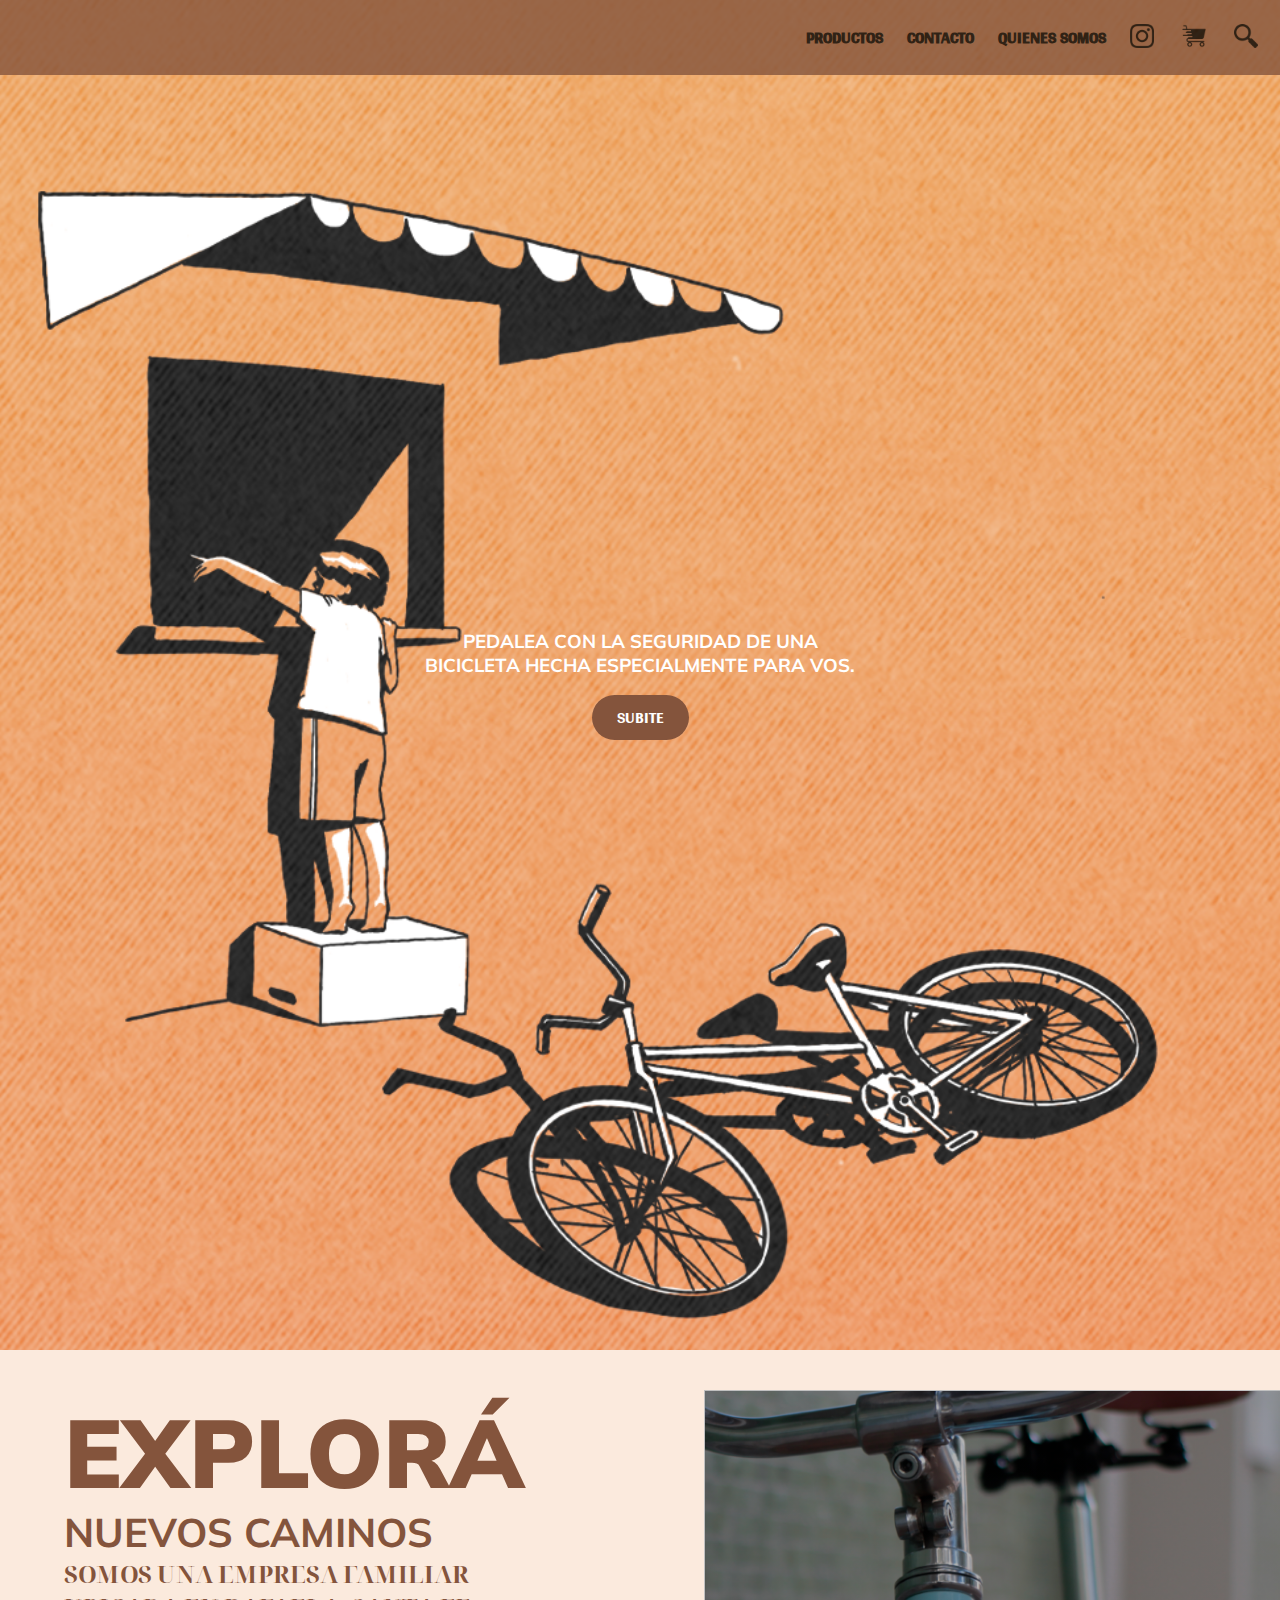
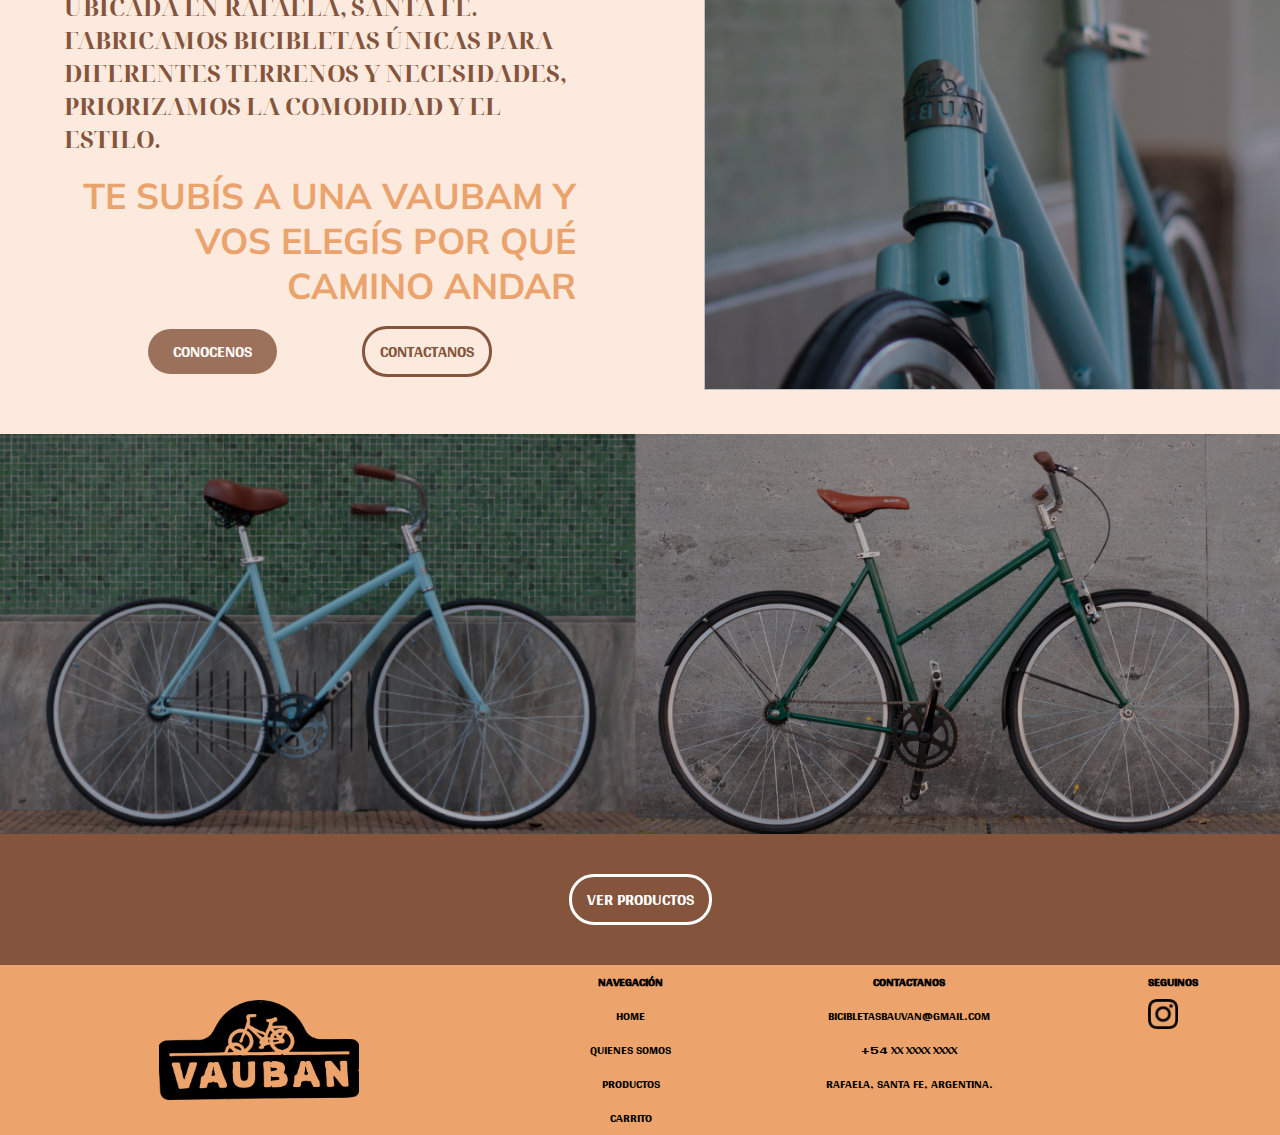
==== index.html @ dd8ac1be "carpetasimagenes" ====
<!DOCTYPE html>
<html lang="en">
<head>
    <meta charset="UTF-8">
    <meta http-equiv="X-UA-Compatible" content="IE=edge">
    <meta name="viewport" content="width=device-width, initial-scale=1.0">
    <link rel="preconnect" href="https://fonts.googleapis.com">
    <link rel="preconnect" href="https://fonts.gstatic.com" crossorigin>
    <link href="https://fonts.googleapis.com/css2?family=Gidugu&family=Mulish:wght@600&family=Noto+Serif+Display:ital,wght@1,100&display=swap" rel="stylesheet">
    <link rel="stylesheet" href="estilosIndex.css">
    <title>Vauban</title>
</head>
<body>
    <header> 
        <div class="container">
            <nav>
                <a href="productos.html">PRODUCTOS</a>
                <a href="contacto.html">CONTACTO</a>
                <a href="quienesSomos.html">QUIENES SOMOS</a>
            </nav>
            <div>
                <a href=""><img src="ICONOS/instagram.png" alt="" width="24" height="24"></a>
                <a href=""><img src="ICONOS/carrito-de-compras.png" alt="" width="24" height="24"></a>
                <a href=""><img src="ICONOS/lupa.png" alt="" width="24" height="24"></a>
            </div>
        </div>
    </header>

    <!-- PRIMERA PAGINA -->
    <section id="homeUno">
        <div class="container">
            <p class="imgLogoPrincipal"></p>
            <div class="logoHomeUno"> </div>
            <div>
                <h3>PEDALEA CON LA SEGURIDAD DE UNA <br> BICICLETA HECHA ESPECIALMENTE PARA VOS. </h3>
            </div>
            <div>
                <a href="productos.html"><button>SUBITE</button></a>
            </div>
        </div>
    </section>

    <!-- SEGUNDA PAGINA -->
    <section id="homeDos">
        <div class="container">
            <div class="textoHomeDos">
                <p id="explora"><strong>EXPLORÁ</strong></p>
                <p id="caminos">NUEVOS CAMINOS</p>
                <p id="empresa">SOMOS UNA EMPRESA FAMILIAR UBICADA EN RAFAELA, SANTA FE. FABRICAMOS BICIBLETAS ÚNICAS PARA DIFERENTES TERRENOS Y NECESIDADES, PRIORIZAMOS LA COMODIDAD Y EL ESTILO.</p> <br>
                <p id="subir">TE SUBÍS A UNA VAUBAM Y <br> VOS ELEGÍS POR QUÉ <br> CAMINO ANDAR</p> <br>
                <div class="btnCC">
                    <a href="quienesSomos.html"><button class="btnConocenos">CONOCENOS</button></a>
                    <a href="contacto.html"><button class="btnContactanos">CONTACTANOS</button></a>
                </div>
            </div>
            <div class="imgHomeDos">
                <img class="img-container" alt="">
            </div>
        </div>
    </section>

    <!-- TERCERA PAGINA -->
    <section id="homeTres">
        <!-- <img class="imgHomeTres" src="img/HOME3_A.png" alt=""> -->
        <p class="imgHomeTres"></p>
    </section>

    <section id="homeCuatro">
        <div class="container">
            <a href="productos.html"><button class="btnVerProd">VER PRODUCTOS</button></a>
        </div>
    </section>

    <!-- FOOTER -->
    <footer>
        <div class="container">
            <div class="imgFoot">
                <p class="imgFooter"></p>
            </div>
            <div class="navFooter">
                <div>
                    <nav>
                        <a><strong>NAVEGACIÓN</strong></a>
                        <a href="#homeUno">HOME</a>
                        <a href="quienesSomos.html">QUIENES SOMOS</a>
                        <a href="productos.html">PRODUCTOS</a>
                        <a href="">CARRITO</a>
                    </nav>
                </div>
                <div>
                    <nav>
                        <a><strong>CONTACTANOS</strong>
                        </a>
                        <a href="mailto:bicicletasbauvan@gmail.com">BICIBLETASBAUVAN@GMAIL.COM</a>
                        <a>+54 XX XXXX XXXX</a>
                        <a>RAFAELA, SANTA FE, ARGENTINA.</a>
                    </nav>
                </div>
                <div>
                    <nav>
                        <a><strong>SEGUINOS</strong></a>
                        <a href=""><img src="img/ICONOS/instagram.png" alt="" width="30" height="30" /></a>
                    </nav>
                </div>
            </div>
        </div>
    </footer>
</body>
</html>
---- estilosIndex.css ----
*{
    box-sizing: border-box;
}

body{
    margin: 0;
}
ul{ list-style: none;}
button{
    font-size: 1.5em;
    padding: 0 25px;
    border-radius: 25px;
    border: none;
    color: white;
    background-color: #84543C; 
    font-family: Gidugu;
}
.btnConocenos{
    opacity: 80%;
}
.btnContactanos{
    padding: 0 15px;
    background-color: transparent;
    color: #84543C;
    border: 3px solid #84543C;
}
.btnVerProd{
    background-color: transparent;
    border: 3px solid white;
    padding: 0 15px;
}
button:hover{
    background-color: #EBA36D;
}

.container{
    max-width: 1400px;
    margin: auto;
}
header{
    /* background-color: #7a300b; */
    background-color: #84543C;
    opacity: 80%;
}
header .container{
    display: flex;
    flex-direction: column;
    align-items: center;
}
header nav{
    display: flex;
    flex-direction: column;
    text-align: center;
    padding-bottom: 25px;
}

header a{
    padding: 5px 12px;
    text-decoration: none;
    font-weight: bold;
    color: black;
}

header a:hover{
    color: #EDA46C;
}
#homeUno{
    display: flex;
    align-items: center;
    justify-content: flex-end;
    text-align: center;
    font-family: Mulish;
    flex-direction: column;
    height: 85vh;
    color: white;
    background-image:url(img/INVERTIDA.png);
    background-repeat: no-repeat;
    background-size: cover;
}
.logoHomeUno{
    background-image: url(img/LOGOS/logo_blanco_pequeño.png);
    background-repeat: no-repeat;

}

#homeDos{
    display: flex;
    align-items: center;
    justify-content: center;
    text-align: left;
    background-color: #FBEADD;
    padding: 0 10px;
}
#explora{
    font-family: Mulish;
    font-size: 70px;
    font-weight: bold;
    color: #84543C;
    margin-top: 2px;
    margin-bottom: -5px;
    padding: 0;
}
#caminos{
    font-family: Mulish;
    font-size: 30px;
    font-weight: bold;
    color: #84543C;
    margin-top: 0;
    margin-bottom: 0;
}
#empresa{
    font-family: 'Noto Serif Display', serif;
    font-size: 20px;
    font-weight: bold;
    color: #84543C;
    margin-top: 0;
    margin-bottom: 0;
}
#subir{
    font-family: Mulish;
    font-size: 27px;
    font-weight: bold;
    text-align: right;
    color: #EBA36D;
    margin-top: 0;
    margin-bottom: 0; 
}
.btnCC{
    display: flex;
    align-items: center;
    justify-content: space-evenly;
    margin-bottom: 5px;
}

/* #homeTres{
    display: flex;
    align-items: center;
    justify-content: center;
    height: 50vh;
    background-image: url(img/HOME3_A.png);
    background-repeat: no-repeat;
    background-size: cover;
    
} */
#homeCuatro{
    display: flex;
    align-items: center;
    padding: 40px 0;
    background-color: #84543C;
}
footer{
    background-color: #EBA36D; 
    font-family: Gidugu;
    color: black;
}

footer .container{
    display: flex;
    padding: 0 5px;
    
}
footer nav a{
    display: flex;
    flex-direction: column;
    text-align: center;
    color: black;
}
footer a{
    text-decoration: none;
}
footer a:hover{
    color: #84543C;
}

@media(min-width:720px){
    header{
        position: fixed;
        width: 100%;
    }
    header .container{
        flex-direction: row;
        justify-content: flex-end;
        align-items: center;
        padding: 10px;
    }
    header nav{
        flex-direction: row;
        padding-bottom: 0;
        font-family: Gidugu;
        font-size: 24px;
    }
    header nav:hover{
        color: #EDA46C;
    }
    #homeUno{
        height: 150vh;
        display: flex;
    }
    #homeUno .logoHomeUno{
       
    }
    /* .imgLogoPrincipal{
        background-image: url(img/LOGOS/logo\ blanco.png);
        background-size: cover;
        background-position: center center;
        background-repeat: no-repeat;
        width: 700px;
        height: 400px;
    } */
    #homeDos{
        padding: 0;
    }
    #homeDos .container{
        display: flex;
        padding: 40px 0px;
        justify-content: space-around;
    }
    #homeDos .textoHomeDos{
        width: 40%;
        
    }
    #explora{
        font-size: 96px;
    }
    #caminos{
        font-size: 40px;
    }
    #empresa{
        font-size: 24px;
    }
    #subir{
        font-size: 36px;
    }
    
    #homeDos .img-container{
        background-image: linear-gradient(
            0deg,
            rgba(0,0,0,0.3),
            rgba(0,0,0,0.3)
        ) ,url(img/HOME2_A.png);
        background-size: cover;
        background-position: center center;
        height: 600px;
        width: 600px;
        padding-right: 0px;
    }
    #homeDos .imgHomeDos{
        padding: 0;
        width: 40%;
    }
    #homeTres{
       display: flex;
        
    }
    #homeTres p{
        margin: 0;
        padding: 0;
    }
    .imgHomeTres{
        background-image: linear-gradient(
            0deg,
            rgba(0,0,0,0.3),
            rgba(0,0,0,0.3)
        ), url(img/HOME3_A.png);
        background-size: cover;
        background-position: center center;
        background-repeat: no-repeat;
        height: 400px;
        width: 1400px;
        
    }

    footer{
        
    }
    footer .container{
        display: flex;
        flex-direction: row;
        background-color: #EDA46C;
        
    }
    footer .navFooter{
        width: 60%;
        display: flex;
        justify-content: space-around;
        font-size: 18px;

    }
    footer .imgFoot{
        width: 40%;
        display: flex;
        justify-content: center;
        align-items: center;
        
    }
    footer .imgFooter{
        background-image: url(img/LOGOS/VAUBAN\ CHAPITA.png);
        background-size: cover;
        background-position: center center;
        display: flex;
        justify-content: center;
        align-items: center;
        height: 100px;
        width: 200px;
    }
}
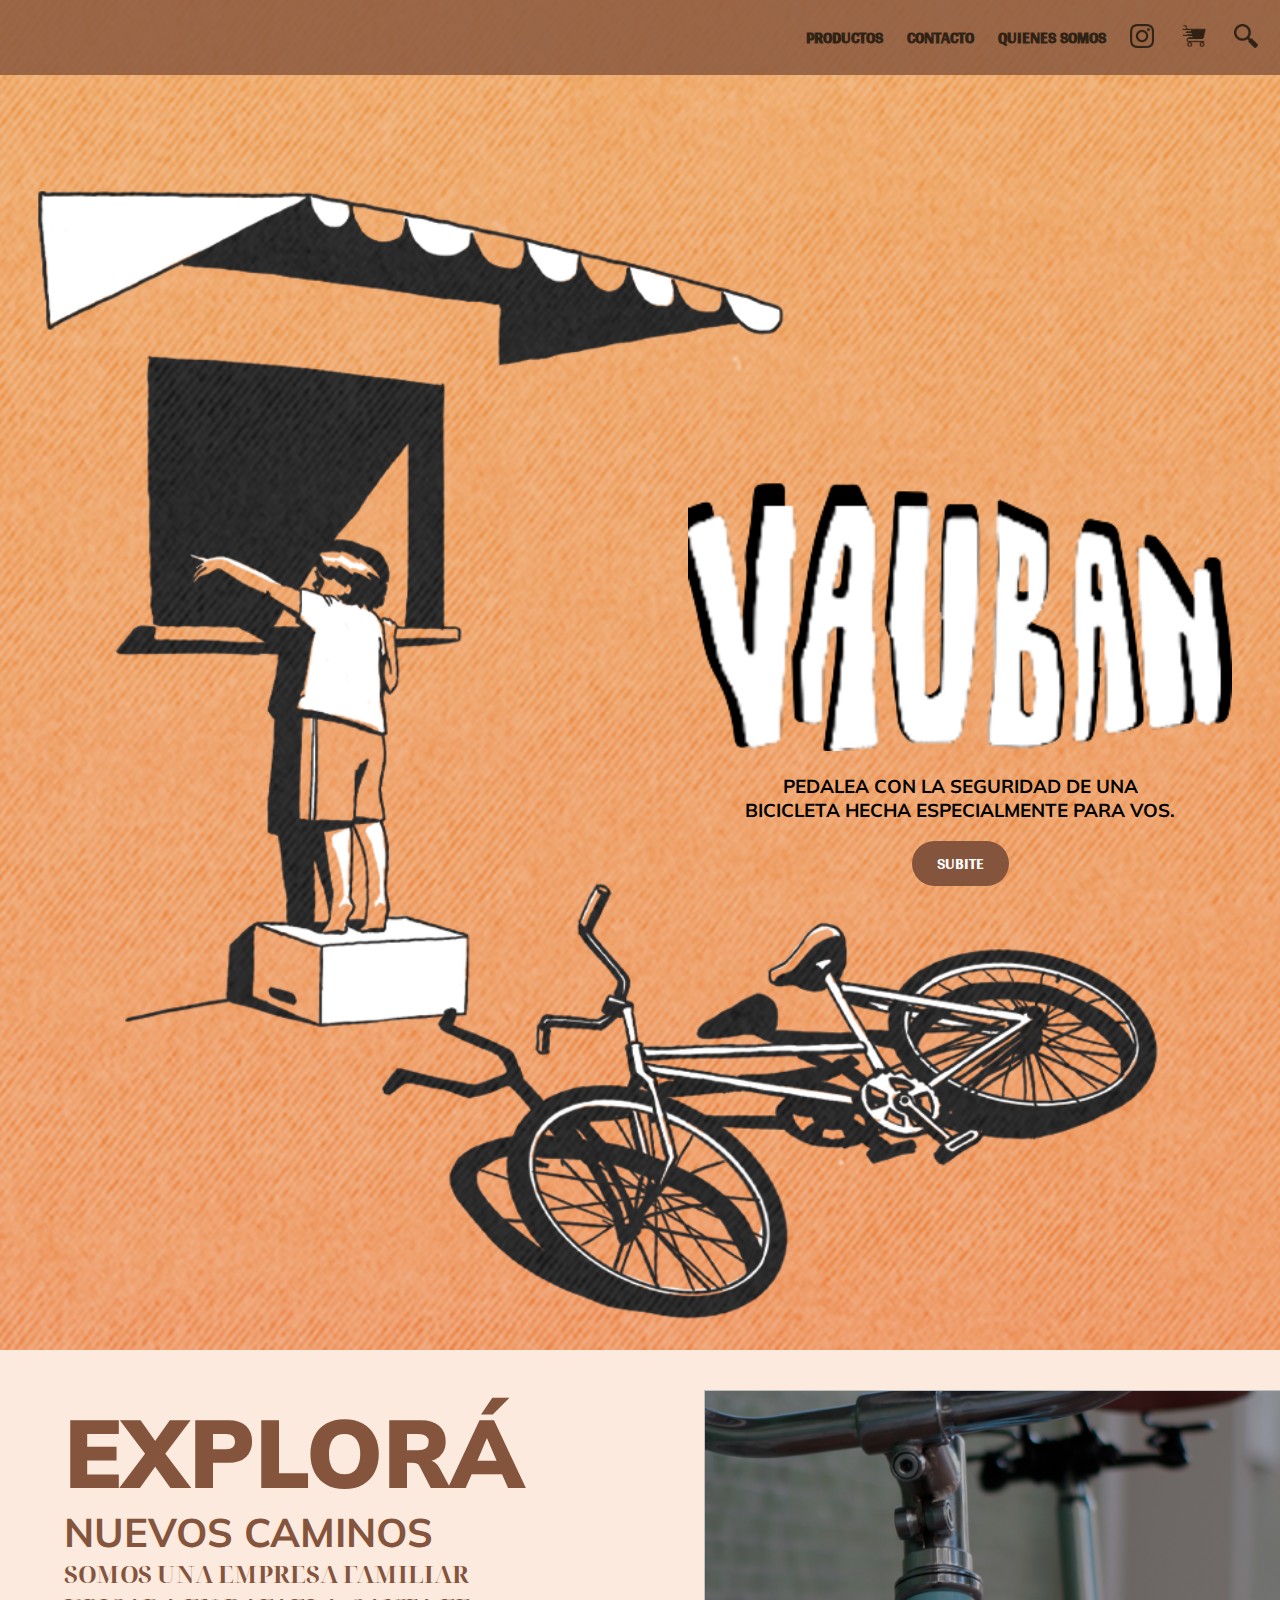
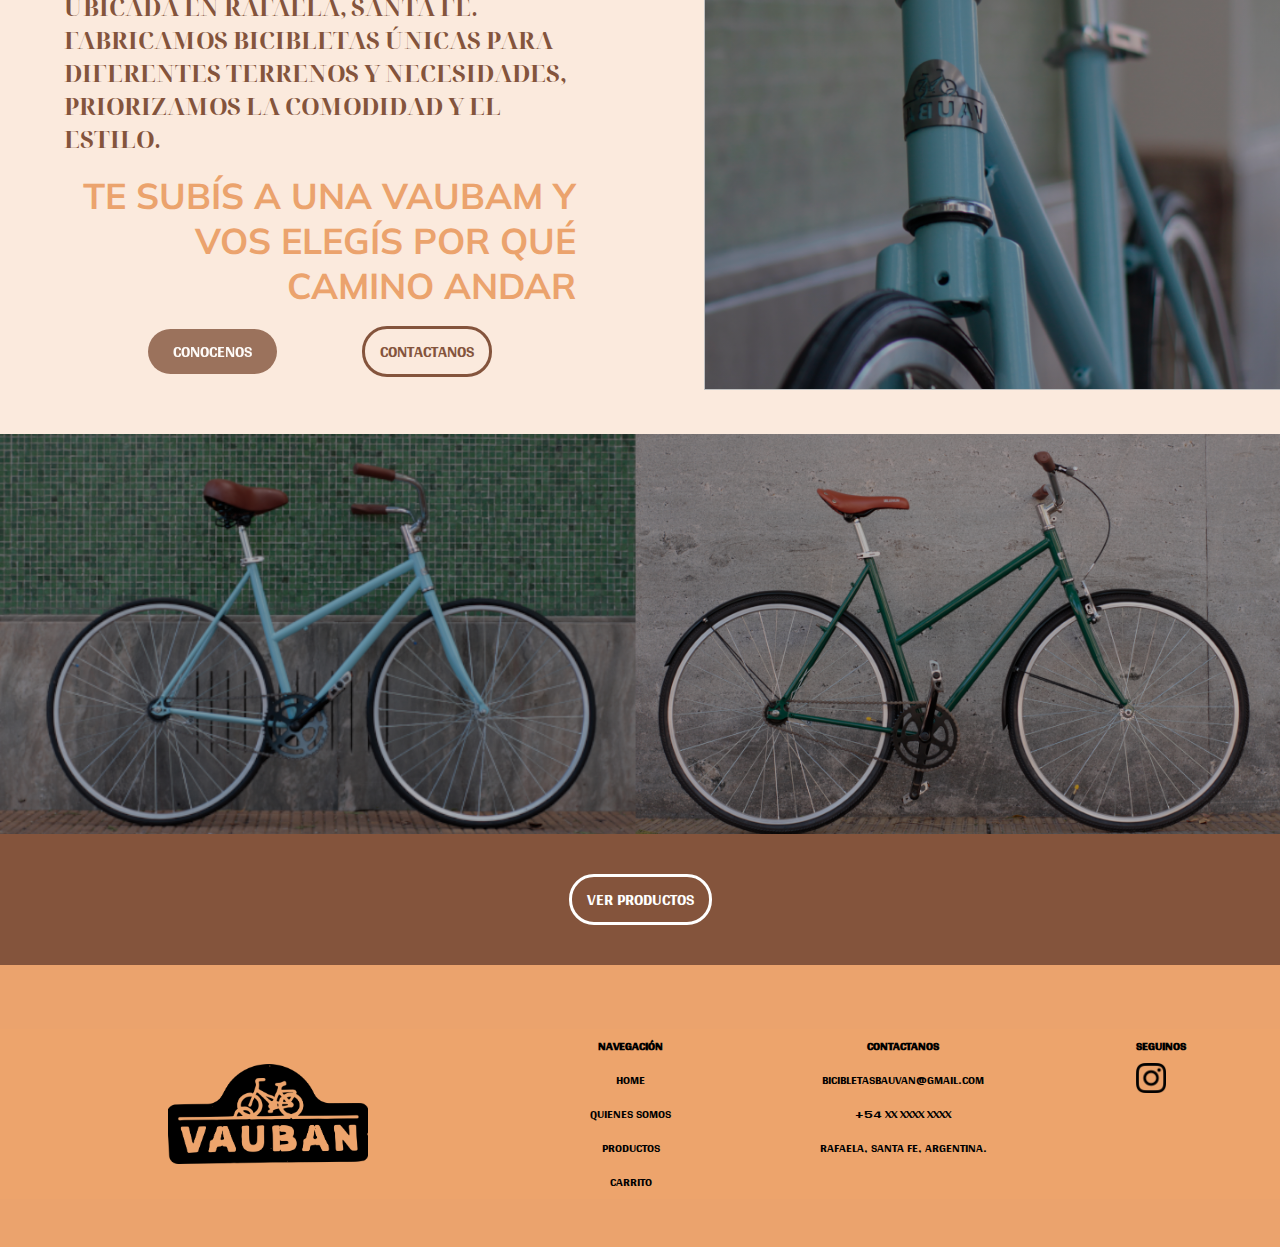
==== commit 69fa0a8c: "parte Sofi" ====
--- a/index.html
+++ b/index.html
@@ -19,9 +19,9 @@
                 <a href="quienesSomos.html">QUIENES SOMOS</a>
             </nav>
             <div>
-                <a href=""><img src="ICONOS/instagram.png" alt="" width="24" height="24"></a>
-                <a href=""><img src="ICONOS/carrito-de-compras.png" alt="" width="24" height="24"></a>
-                <a href=""><img src="ICONOS/lupa.png" alt="" width="24" height="24"></a>
+                <a href=""><img src="img/ICONOS/instagram.png" alt="" width="24" height="24"></a>
+                <a href=""><img src="img/ICONOS/carrito-de-compras.png" alt="" width="24" height="24"></a>
+                <a href=""><img src="img/ICONOS/lupa.png" alt="" width="24" height="24"></a>
             </div>
         </div>
     </header>
@@ -32,6 +32,7 @@
             <p class="imgLogoPrincipal"></p>
             <div class="logoHomeUno"> </div>
             <div>
+                <a href=""><img src="img/LOGOS/logo_blancoYnegro.png" alt="85%" width="85%" height="85%"></a>
                 <h3>PEDALEA CON LA SEGURIDAD DE UNA <br> BICICLETA HECHA ESPECIALMENTE PARA VOS. </h3>
             </div>
             <div>
--- a/estilosIndex.css
+++ b/estilosIndex.css
@@ -69,18 +69,22 @@
     align-items: center;
     justify-content: flex-end;
     text-align: center;
+    padding-left: 50%;
     font-family: Mulish;
     flex-direction: column;
     height: 85vh;
-    color: white;
+    color: #000000;
     background-image:url(img/INVERTIDA.png);
     background-repeat: no-repeat;
     background-size: cover;
 }
+.container{
+    width: 100%;
+    float: right;
+}
 .logoHomeUno{
     background-image: url(img/LOGOS/logo_blanco_pequeño.png);
     background-repeat: no-repeat;
-
 }
 
 #homeDos{
@@ -147,16 +151,20 @@
     align-items: center;
     padding: 40px 0;
     background-color: #84543C;
+    text-align: center;
 }
 footer{
     background-color: #EBA36D; 
     font-family: Gidugu;
     color: black;
+    padding-top: 5%;
+    padding-bottom: 17%;
+
 }
 
 footer .container{
     display: flex;
-    padding: 0 5px;
+    padding: 0 20px;
     
 }
 footer nav a{
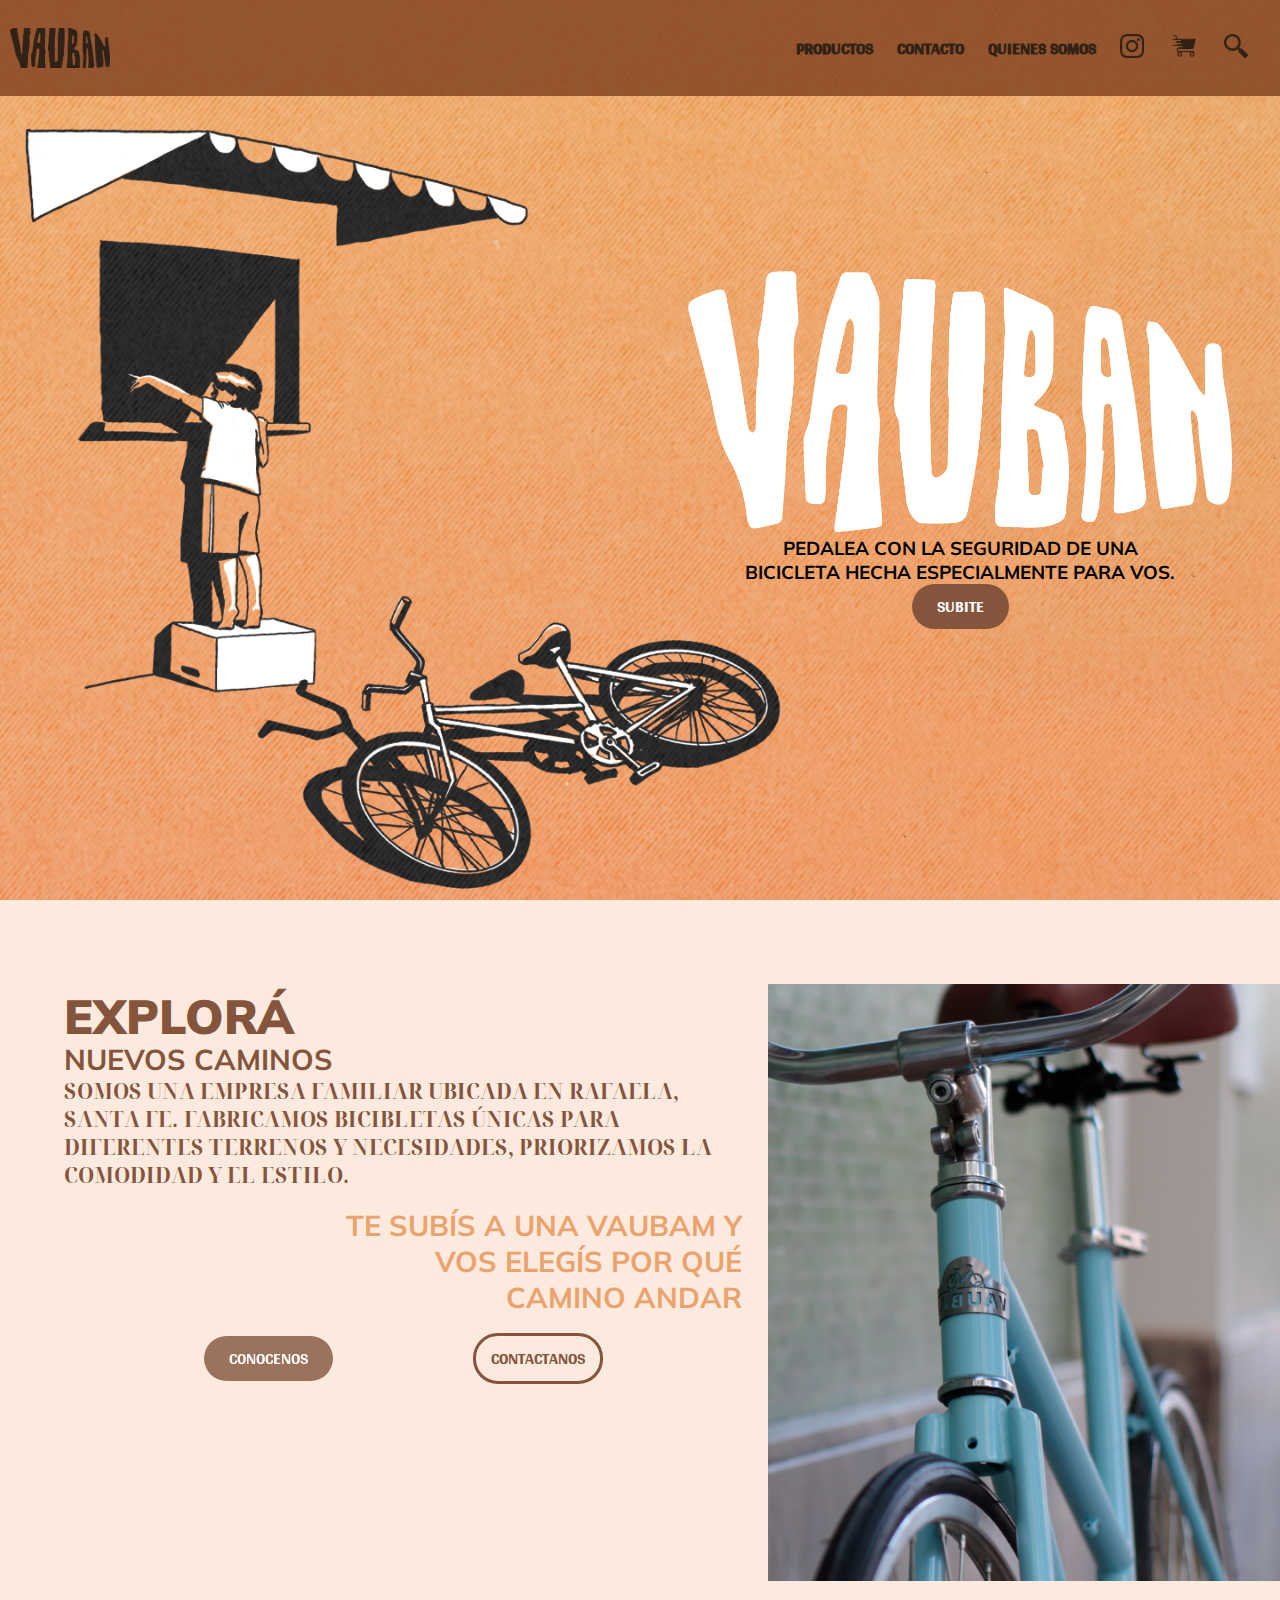
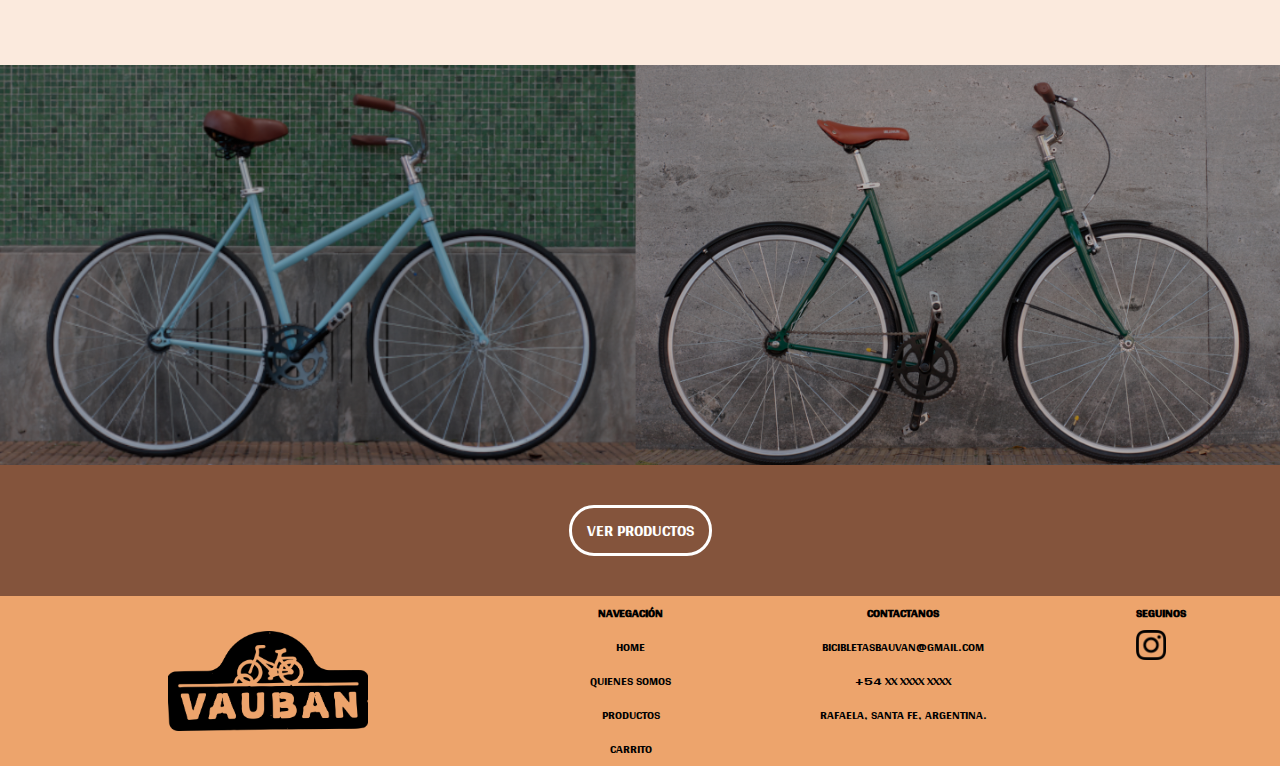
==== commit e8f42a5a: "dai" ====
--- a/index.html
+++ b/index.html
@@ -13,26 +13,33 @@
 <body>
     <header> 
         <div class="container">
-            <nav>
-                <a href="productos.html">PRODUCTOS</a>
-                <a href="contacto.html">CONTACTO</a>
-                <a href="quienesSomos.html">QUIENES SOMOS</a>
-            </nav>
             <div>
-                <a href=""><img src="img/ICONOS/instagram.png" alt="" width="24" height="24"></a>
-                <a href=""><img src="img/ICONOS/carrito-de-compras.png" alt="" width="24" height="24"></a>
-                <a href=""><img src="img/ICONOS/lupa.png" alt="" width="24" height="24"></a>
+                <a href="index.html">
+                    <p class="logo"></p>
+                </a>
+            </div>
+            <div class="container">
+                <nav>
+                    <a href="productos.html">PRODUCTOS</a>
+                    <a href="contacto.html">CONTACTO</a>
+                    <a href="quienesSomos.html">QUIENES SOMOS</a>
+                </nav>
+                <div>
+                    <a href=""><img src="img/ICONOS/instagram.png" alt="" width="24" height="24"></a>
+                    <a href=""><img src="img/ICONOS/carrito-de-compras.png" alt="" width="24" height="24"></a>
+                    <a href=""><img src="img/ICONOS/lupa.png" alt="" width="24" height="24"></a>
+                </div>
             </div>
         </div>
     </header>
 
     <!-- PRIMERA PAGINA -->
-    <section id="homeUno">
+    <section class="homeUno">
         <div class="container">
             <p class="imgLogoPrincipal"></p>
             <div class="logoHomeUno"> </div>
             <div>
-                <a href=""><img src="img/LOGOS/logo_blancoYnegro.png" alt="85%" width="85%" height="85%"></a>
+                <a href=""><img src="img/LOGOS/logo blanco.png" alt="85%" width="85%" height="85%"></a>
                 <h3>PEDALEA CON LA SEGURIDAD DE UNA <br> BICICLETA HECHA ESPECIALMENTE PARA VOS. </h3>
             </div>
             <div>
@@ -42,20 +49,20 @@
     </section>
 
     <!-- SEGUNDA PAGINA -->
-    <section id="homeDos">
+    <section class="homeDos">
         <div class="container">
             <div class="textoHomeDos">
-                <p id="explora"><strong>EXPLORÁ</strong></p>
-                <p id="caminos">NUEVOS CAMINOS</p>
-                <p id="empresa">SOMOS UNA EMPRESA FAMILIAR UBICADA EN RAFAELA, SANTA FE. FABRICAMOS BICIBLETAS ÚNICAS PARA DIFERENTES TERRENOS Y NECESIDADES, PRIORIZAMOS LA COMODIDAD Y EL ESTILO.</p> <br>
-                <p id="subir">TE SUBÍS A UNA VAUBAM Y <br> VOS ELEGÍS POR QUÉ <br> CAMINO ANDAR</p> <br>
+                <p class="explora"><strong>EXPLORÁ</strong></p>
+                <p class="caminos">NUEVOS CAMINOS</p>
+                <p class="empresa">SOMOS UNA EMPRESA FAMILIAR UBICADA EN RAFAELA, SANTA FE. FABRICAMOS BICIBLETAS ÚNICAS PARA DIFERENTES TERRENOS Y NECESIDADES, PRIORIZAMOS LA COMODIDAD Y EL ESTILO.</p> <br>
+                <p class="subir">TE SUBÍS A UNA VAUBAM Y <br> VOS ELEGÍS POR QUÉ <br> CAMINO ANDAR</p> <br>
                 <div class="btnCC">
                     <a href="quienesSomos.html"><button class="btnConocenos">CONOCENOS</button></a>
                     <a href="contacto.html"><button class="btnContactanos">CONTACTANOS</button></a>
                 </div>
             </div>
             <div class="imgHomeDos">
-                <img class="img-container" alt="">
+                <img src="img/HOME2_A.png" alt="" height="100%" width="100%">
             </div>
         </div>
     </section>
--- a/estilosIndex.css
+++ b/estilosIndex.css
@@ -1,5 +1,6 @@
 *{
     box-sizing: border-box;
+    margin: 0;
 }
 
 body{
@@ -39,13 +40,14 @@
 }
 header{
     /* background-color: #7a300b; */
-    background-color: #84543C;
+    background-color: #7e3f20;
     opacity: 80%;
 }
 header .container{
     display: flex;
     flex-direction: column;
     align-items: center;
+    background-color: #7e3f20;
 }
 header nav{
     display: flex;
@@ -64,7 +66,7 @@
 header a:hover{
     color: #EDA46C;
 }
-#homeUno{
+.homeUno{
     display: flex;
     align-items: center;
     justify-content: flex-end;
@@ -72,7 +74,7 @@
     padding-left: 50%;
     font-family: Mulish;
     flex-direction: column;
-    height: 85vh;
+    height: 100vh;
     color: #000000;
     background-image:url(img/INVERTIDA.png);
     background-repeat: no-repeat;
@@ -87,42 +89,50 @@
     background-repeat: no-repeat;
 }
 
-#homeDos{
+.homeDos{
     display: flex;
     align-items: center;
     justify-content: center;
     text-align: left;
     background-color: #FBEADD;
-    padding: 0 10px;
-}
-#explora{
+    /* padding: 0 62.5%; */
+}
+/* .homeDos img{
+    width: 60%;
+    height: 60%;
+} */
+.imgHomeDos{
+    display: flex;
+    justify-content: center;
+}
+.explora{
     font-family: Mulish;
-    font-size: 70px;
+    font-size: 300%;
     font-weight: bold;
     color: #84543C;
     margin-top: 2px;
     margin-bottom: -5px;
     padding: 0;
 }
-#caminos{
+.caminos{
     font-family: Mulish;
-    font-size: 30px;
+    font-size: 200%;
     font-weight: bold;
     color: #84543C;
     margin-top: 0;
     margin-bottom: 0;
 }
-#empresa{
+.empresa{
     font-family: 'Noto Serif Display', serif;
-    font-size: 20px;
+    font-size: 120%;
     font-weight: bold;
     color: #84543C;
     margin-top: 0;
     margin-bottom: 0;
 }
-#subir{
+.subir{
     font-family: Mulish;
-    font-size: 27px;
+    font-size: 180%;
     font-weight: bold;
     text-align: right;
     color: #EBA36D;
@@ -136,16 +146,6 @@
     margin-bottom: 5px;
 }
 
-/* #homeTres{
-    display: flex;
-    align-items: center;
-    justify-content: center;
-    height: 50vh;
-    background-image: url(img/HOME3_A.png);
-    background-repeat: no-repeat;
-    background-size: cover;
-    
-} */
 #homeCuatro{
     display: flex;
     align-items: center;
@@ -157,14 +157,15 @@
     background-color: #EBA36D; 
     font-family: Gidugu;
     color: black;
-    padding-top: 5%;
-    padding-bottom: 17%;
-
+    /* padding-top: 5%;
+    padding-bottom: 17%; */
 }
 
 footer .container{
     display: flex;
     padding: 0 20px;
+    background-color: #EBA36D; 
+    justify-content: center;
     
 }
 footer nav a{
@@ -181,6 +182,13 @@
 }
 
 @media(min-width:720px){
+    .logo{
+        background-image: url(img/LOGOS/logo\ negro.png);
+        background-size: cover;
+        background-position: center center;
+        height: 40px;
+        width: 100px;
+    }
     header{
         position: fixed;
         width: 100%;
@@ -215,32 +223,38 @@
         width: 700px;
         height: 400px;
     } */
-    #homeDos{
+    .homeDos{
         padding: 0;
-    }
-    #homeDos .container{
-        display: flex;
-        padding: 40px 0px;
-        justify-content: space-around;
-    }
-    #homeDos .textoHomeDos{
+        height: 85vh;
+    }
+    .homeDos .container{
+        display: flex;
+        justify-content: space-between;
+    }
+    .homeDos .textoHomeDos{
+        width: 60%;
+        padding-left: 5%;
+        padding-right: 2%;
+        
+    }
+    .homeDos .imgHomeDos{
         width: 40%;
-        
-    }
-    #explora{
-        font-size: 96px;
-    }
-    #caminos{
-        font-size: 40px;
-    }
-    #empresa{
-        font-size: 24px;
-    }
-    #subir{
-        font-size: 36px;
+        justify-content: flex-end;
+    }
+    .explora{
+        font-size: 300%;
+    }
+    .caminos{
+        font-size: 180%;
+    }
+    .empresa{
+        font-size: 130%;
+    }
+    .subir{
+        font-size: 220%s;
     }
     
-    #homeDos .img-container{
+    /* .homeDos .img-container{
         background-image: linear-gradient(
             0deg,
             rgba(0,0,0,0.3),
@@ -251,11 +265,11 @@
         height: 600px;
         width: 600px;
         padding-right: 0px;
-    }
-    #homeDos .imgHomeDos{
+    } */
+    /* .homeDos .imgHomeDos{
         padding: 0;
         width: 40%;
-    }
+    } */
     #homeTres{
        display: flex;
         
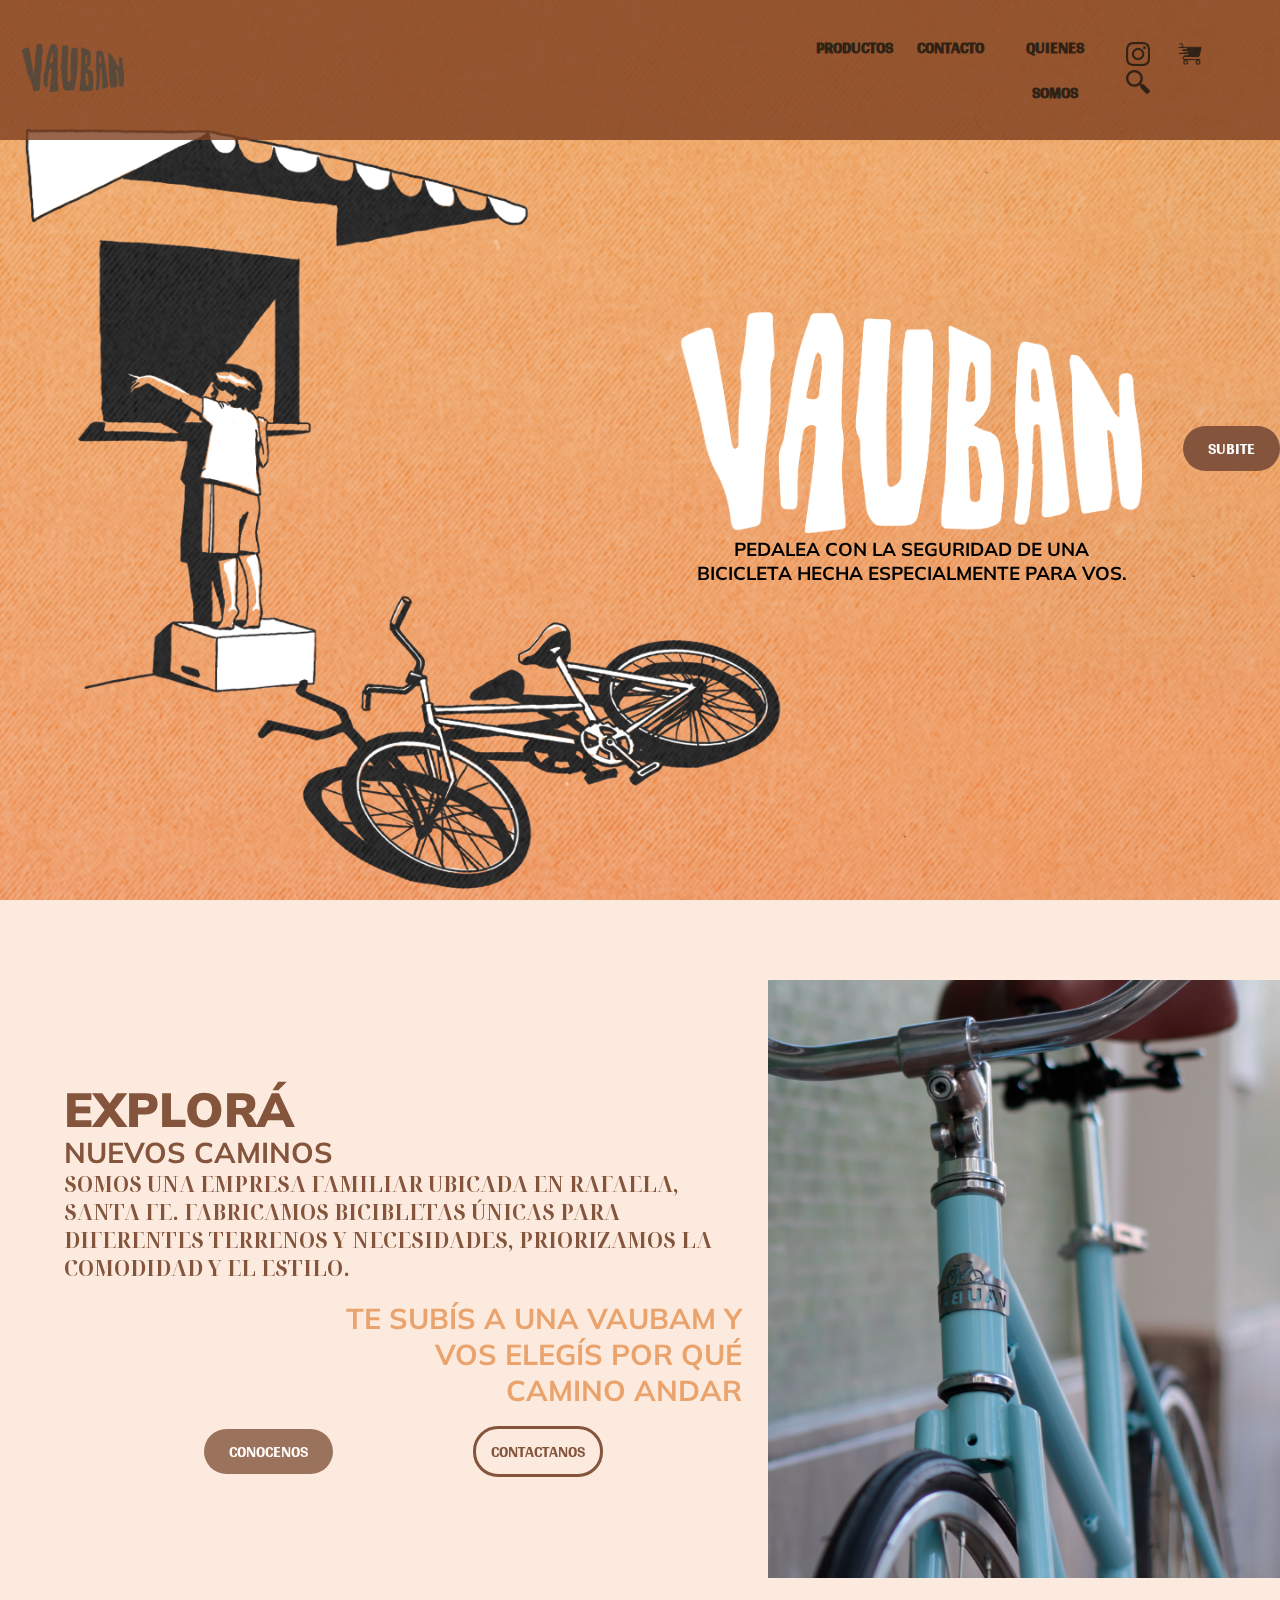
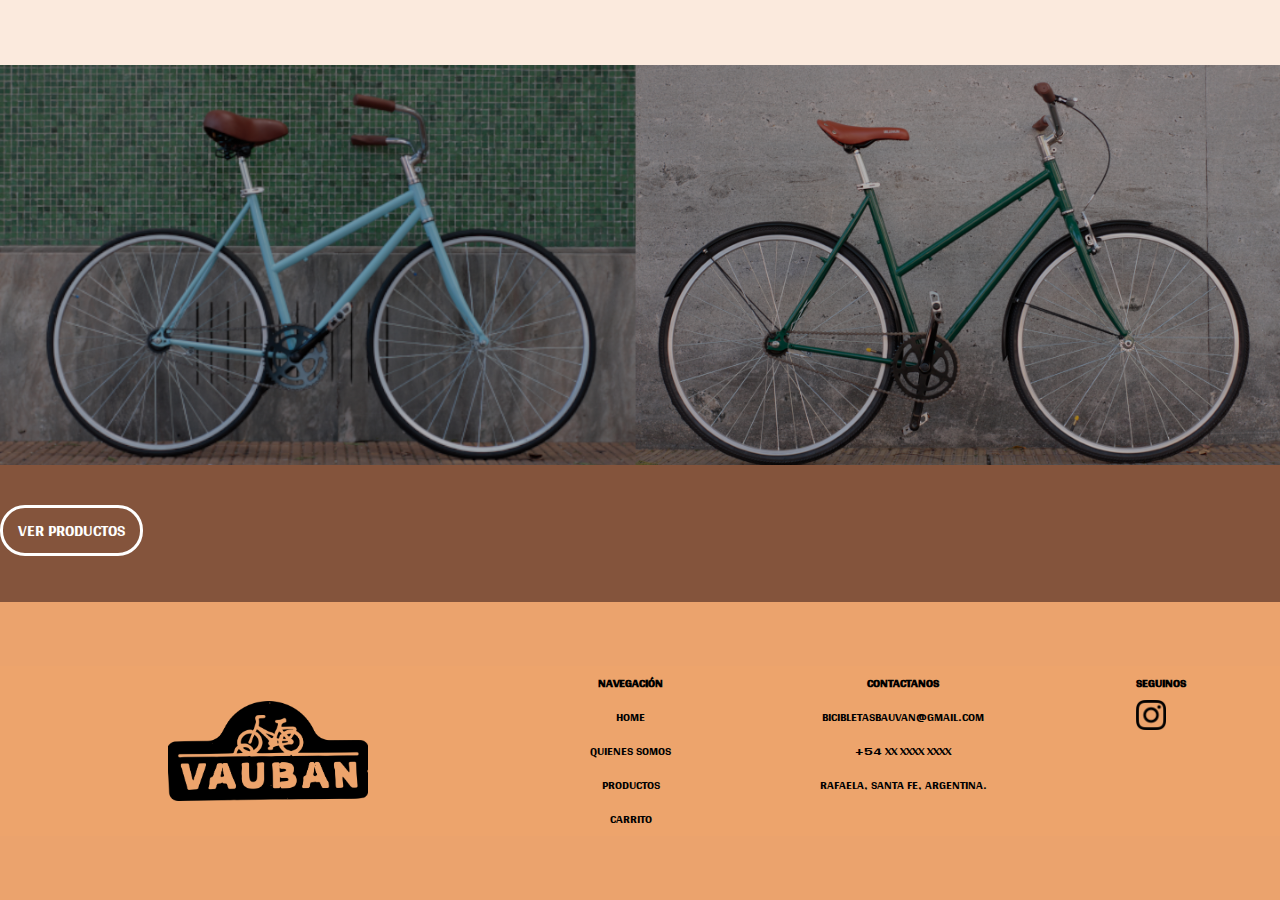
==== commit 261280c5: "correcciones" ====
--- a/index.html
+++ b/index.html
@@ -14,9 +14,8 @@
     <header> 
         <div class="container">
             <div>
-                <a href="index.html">
-                    <p class="logo"></p>
-                </a>
+                <a href=""><img src="./img/LOGOS/logo 34312F.png" alt="" width="13%" height="13%"></a>
+                
             </div>
             <div class="container">
                 <nav>
@@ -105,7 +104,7 @@
                     </nav>
                 </div>
                 <div>
-                    <nav>
+                    <nav class="iconoinsta">
                         <a><strong>SEGUINOS</strong></a>
                         <a href=""><img src="img/ICONOS/instagram.png" alt="" width="30" height="30" /></a>
                     </nav>
--- a/estilosIndex.css
+++ b/estilosIndex.css
@@ -1,11 +1,18 @@
 *{
     box-sizing: border-box;
     margin: 0;
+    padding: 0;
 }
 
 body{
-    margin: 0;
-}
+    background-image: url(img/CONTACTO.png);
+    background-position: center center;
+    background-repeat: no-repeat;
+    background-size: cover;
+    background-attachment: fixed;
+}
+
+/*Header*/
 ul{ list-style: none;}
 button{
     font-size: 1.5em;
@@ -37,9 +44,13 @@
 .container{
     max-width: 1400px;
     margin: auto;
+    padding-bottom: 0.5%;
+    display: flex;
+    justify-content: space-between;
+    align-items: center;
+    position: relative;
 }
 header{
-    /* background-color: #7a300b; */
     background-color: #7e3f20;
     opacity: 80%;
 }
@@ -49,11 +60,15 @@
     align-items: center;
     background-color: #7e3f20;
 }
+
+.logo{
+    padding-left: 1%;
+}
+
 header nav{
     display: flex;
     flex-direction: column;
     text-align: center;
-    padding-bottom: 25px;
 }
 
 header a{
@@ -153,12 +168,15 @@
     background-color: #84543C;
     text-align: center;
 }
+
+/*Footer*/
+
 footer{
     background-color: #EBA36D; 
     font-family: Gidugu;
     color: black;
-    /* padding-top: 5%;
-    padding-bottom: 17%; */
+    padding-top: 5%;
+    padding-bottom: 5%;
 }
 
 footer .container{
@@ -192,10 +210,11 @@
     header{
         position: fixed;
         width: 100%;
+        background-color: #84543C;
     }
     header .container{
         flex-direction: row;
-        justify-content: flex-end;
+        justify-content: space-between;
         align-items: center;
         padding: 10px;
     }
@@ -293,7 +312,13 @@
     }
 
     footer{
-        
+        display: flex;
+        justify-content: center;
+        background-color: #EBA36D; 
+        font-family: Gidugu;
+        color: black;
+        padding-top: 5%;
+        padding-bottom: 5%;
     }
     footer .container{
         display: flex;
@@ -325,4 +350,10 @@
         height: 100px;
         width: 200px;
     }
+
+    .iconoinsta{
+        justify-content: center;
+        align-items: center;
+    }
+
 }